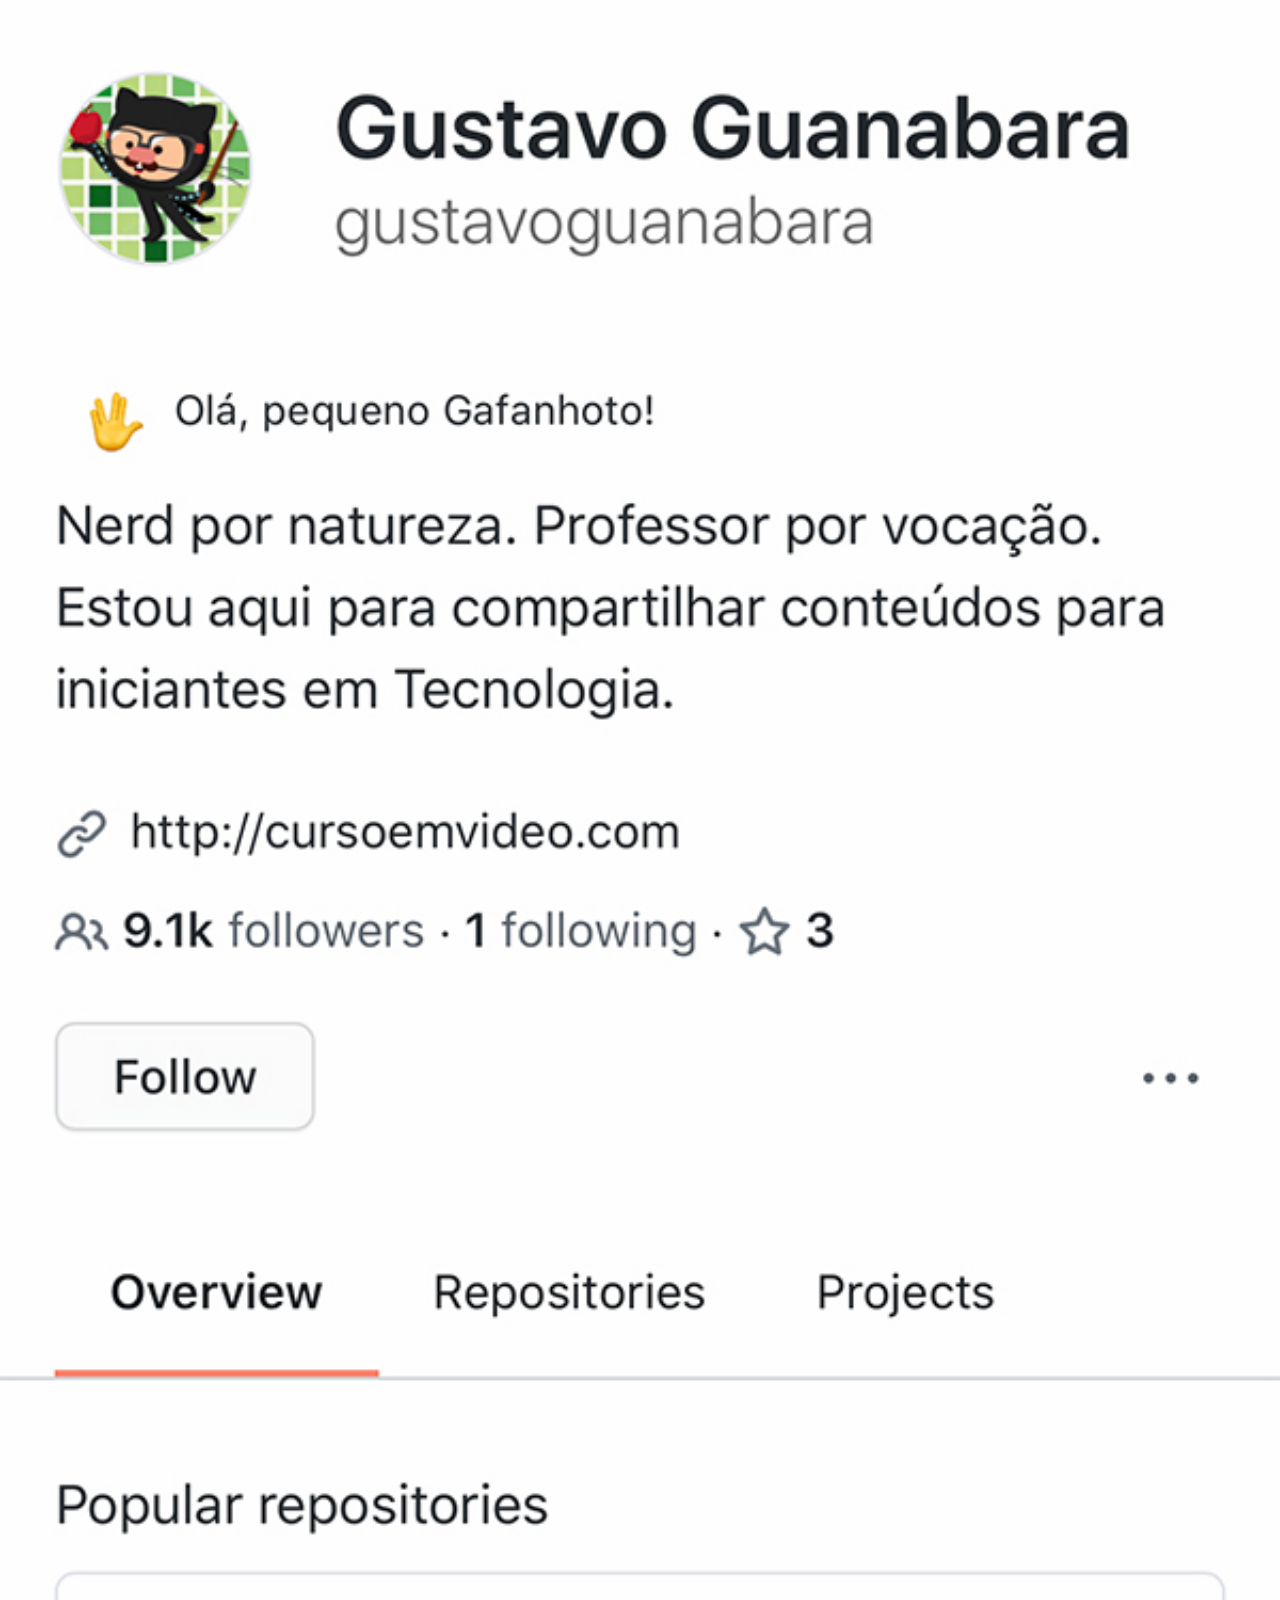
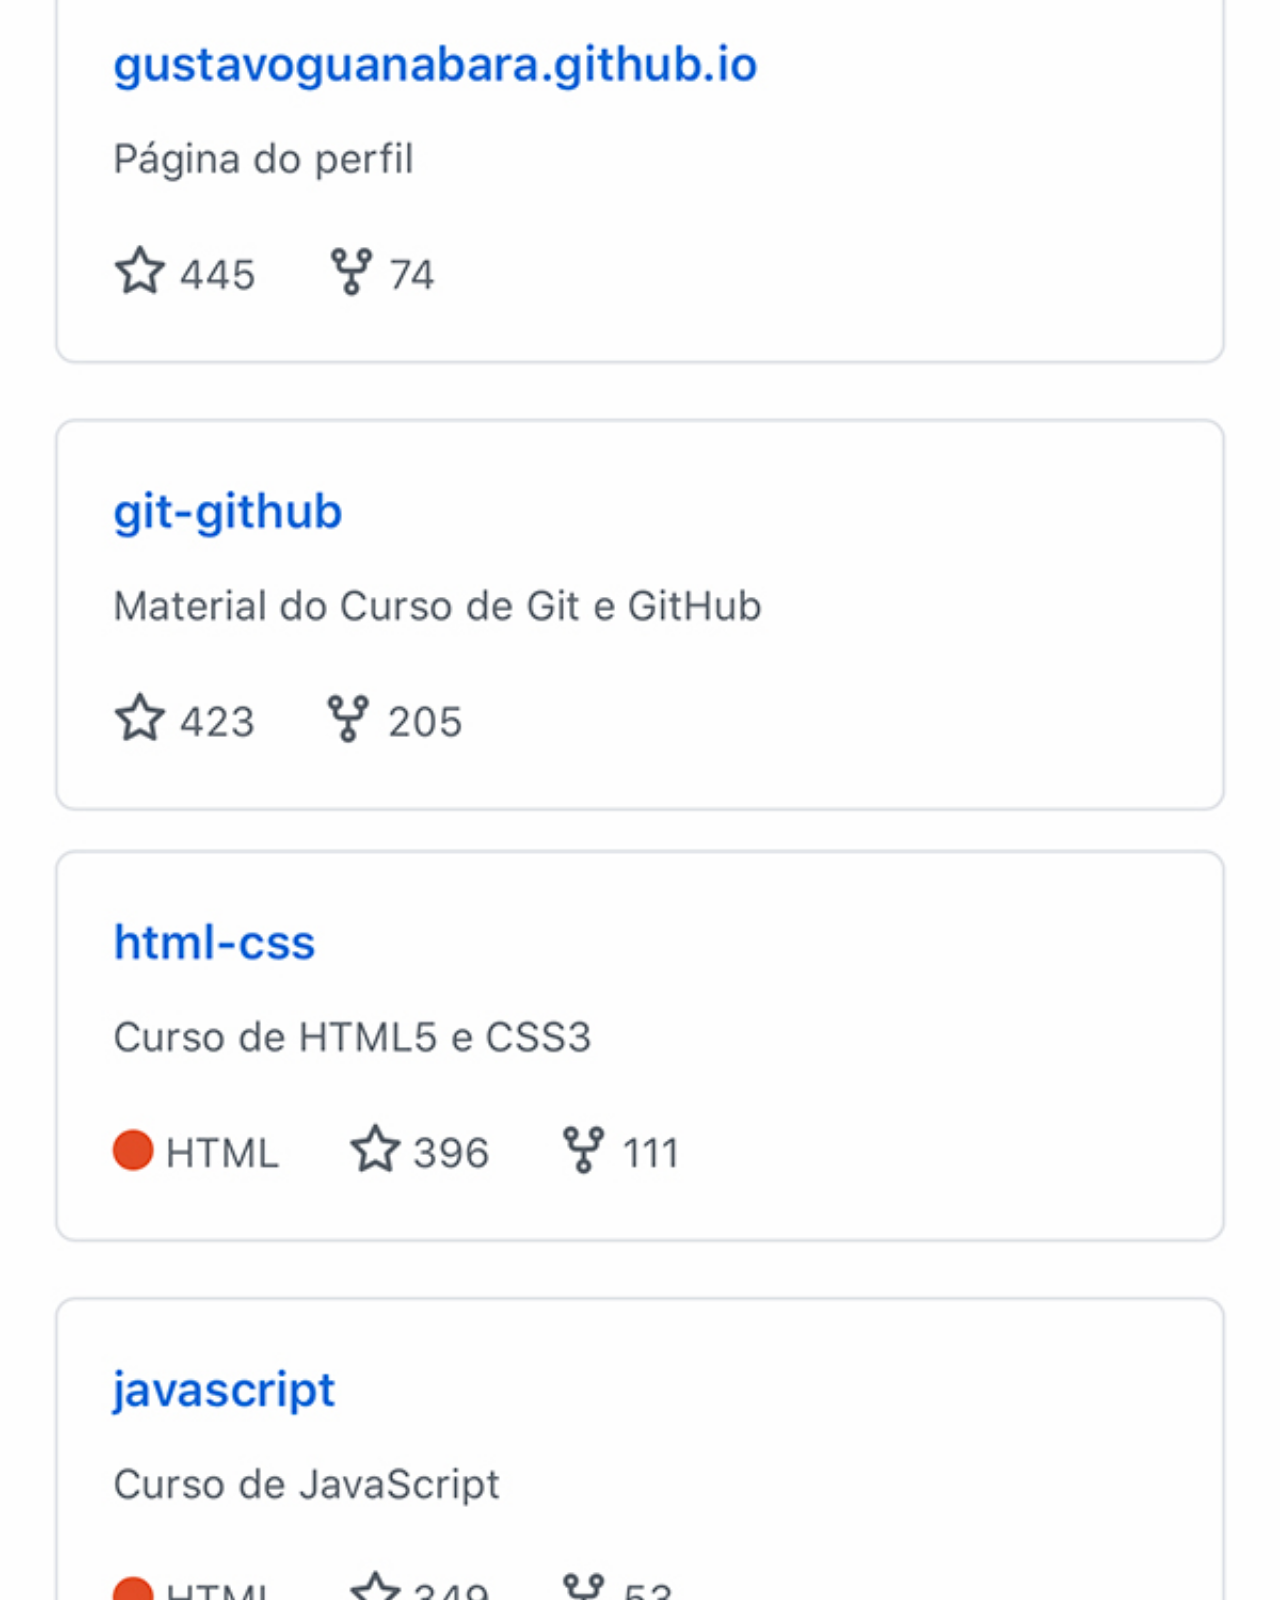
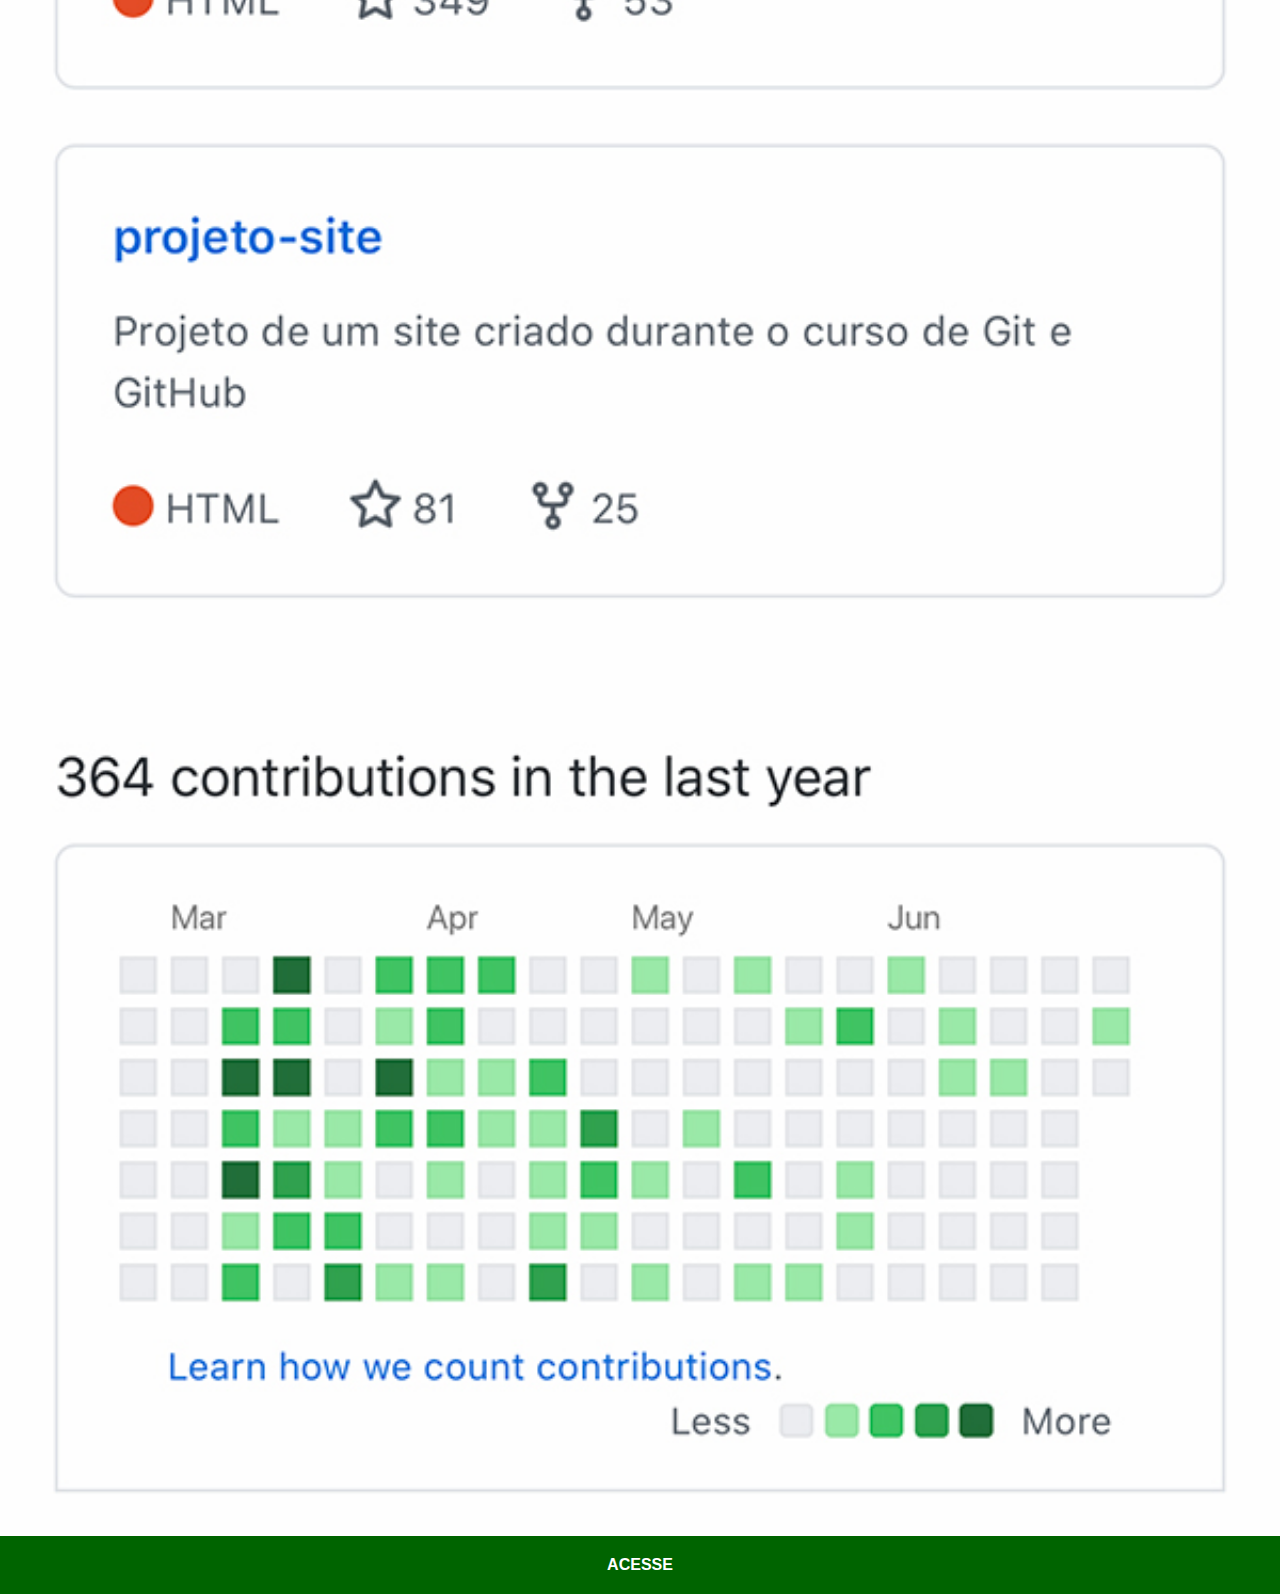
==== github.html @ d6344da8 "responsividade social 07" ====
<!DOCTYPE html>
<html lang="pt-br">
<head>
    <meta charset="UTF-8">
    <meta http-equiv="X-UA-Compatible" content="IE=edge">
    <meta name="viewport" content="width=device-width, initial-scale=1.0">
    <title>Github</title>
    <style>
        * {
            margin: 0;
            padding: 0;
            font-family: Arial, Helvetica, sans-serif;
        }

        ::-webkit-scrollbar {
            width: 0;
            height: 0;
        }

        img {
            width: 100vw;
        }

        a {
            display: block;
            background-color: darkgreen;
            color: white;
            padding: 20px;
            text-align: center;
            font-weight: bolder;
            text-decoration: none;
        }

        a:hover {
            background-color: green;
        }

    </style>
</head>
<body>
    <img src="imagens/tela-github.jpg" alt="Github">
    <a href="https://github.com/AdrianoNRibeiro/HTML" target="_blank">ACESSE</a>
</body>
</html>
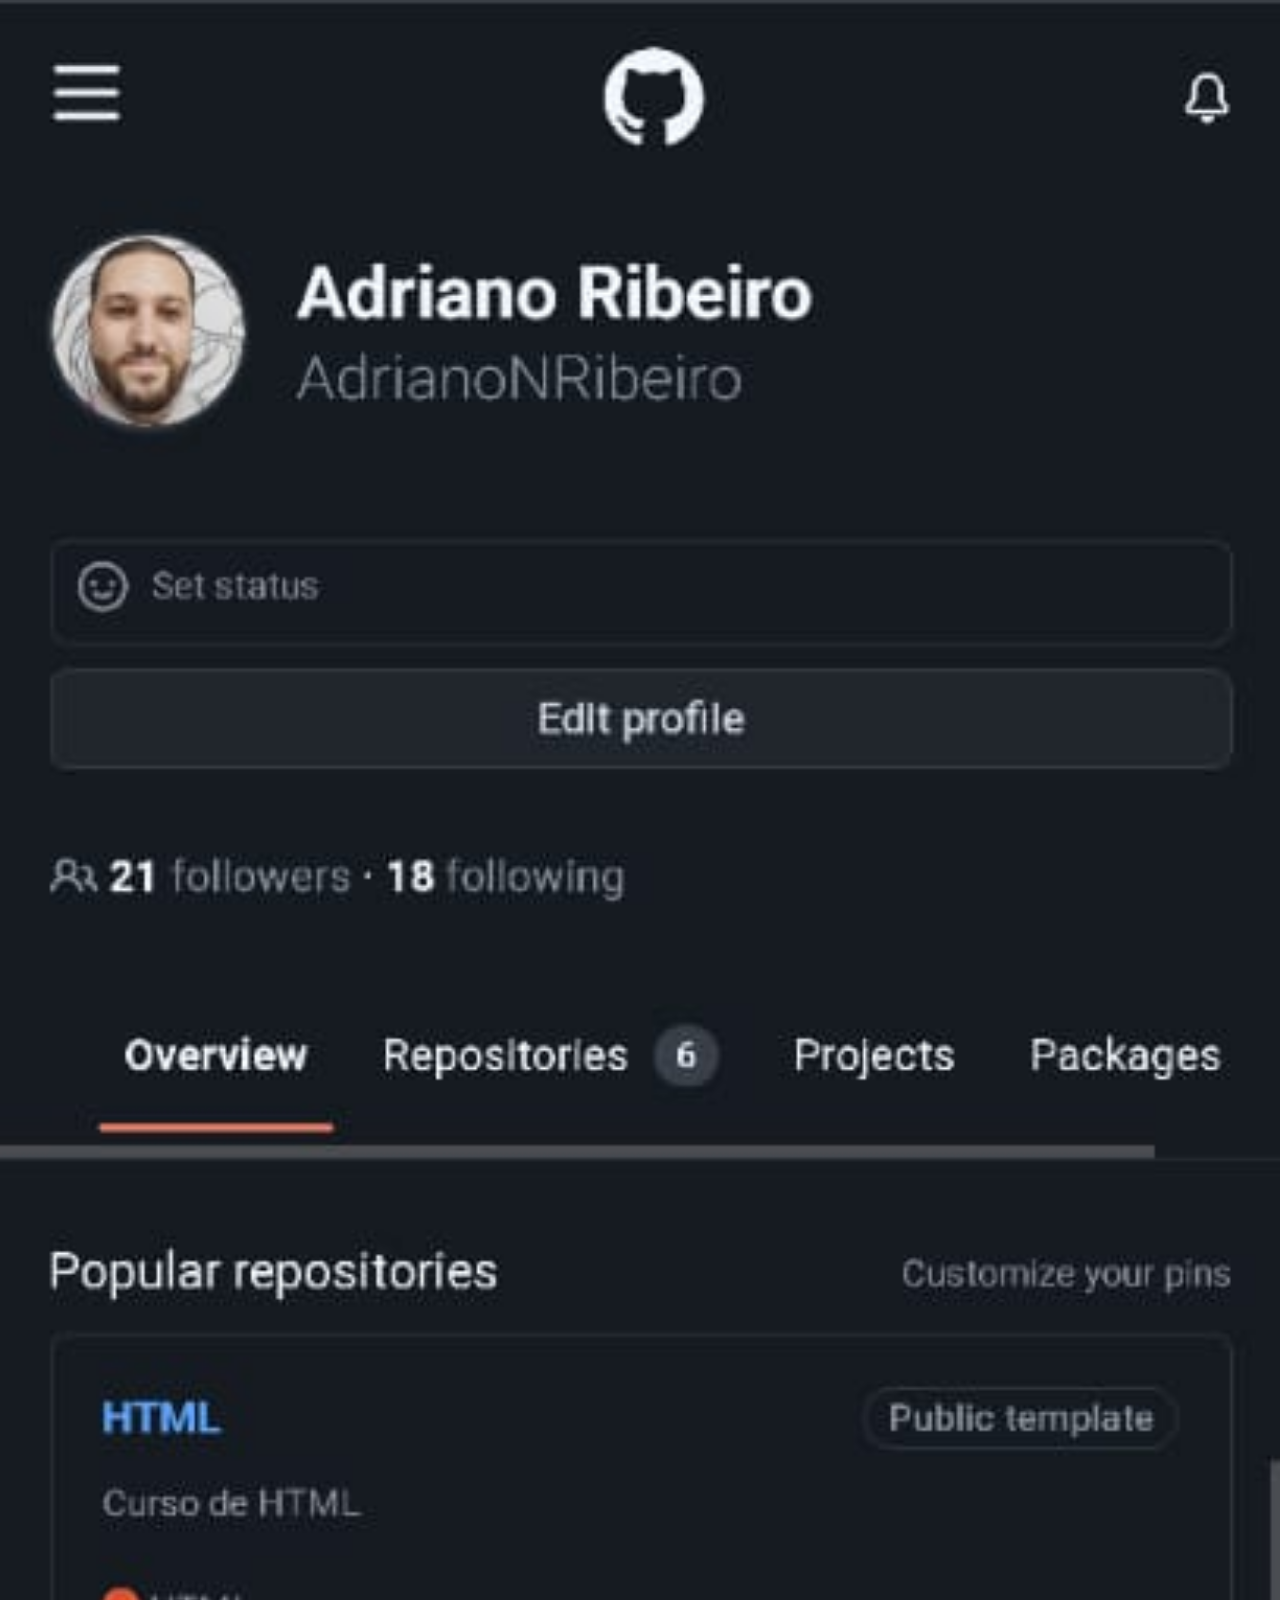
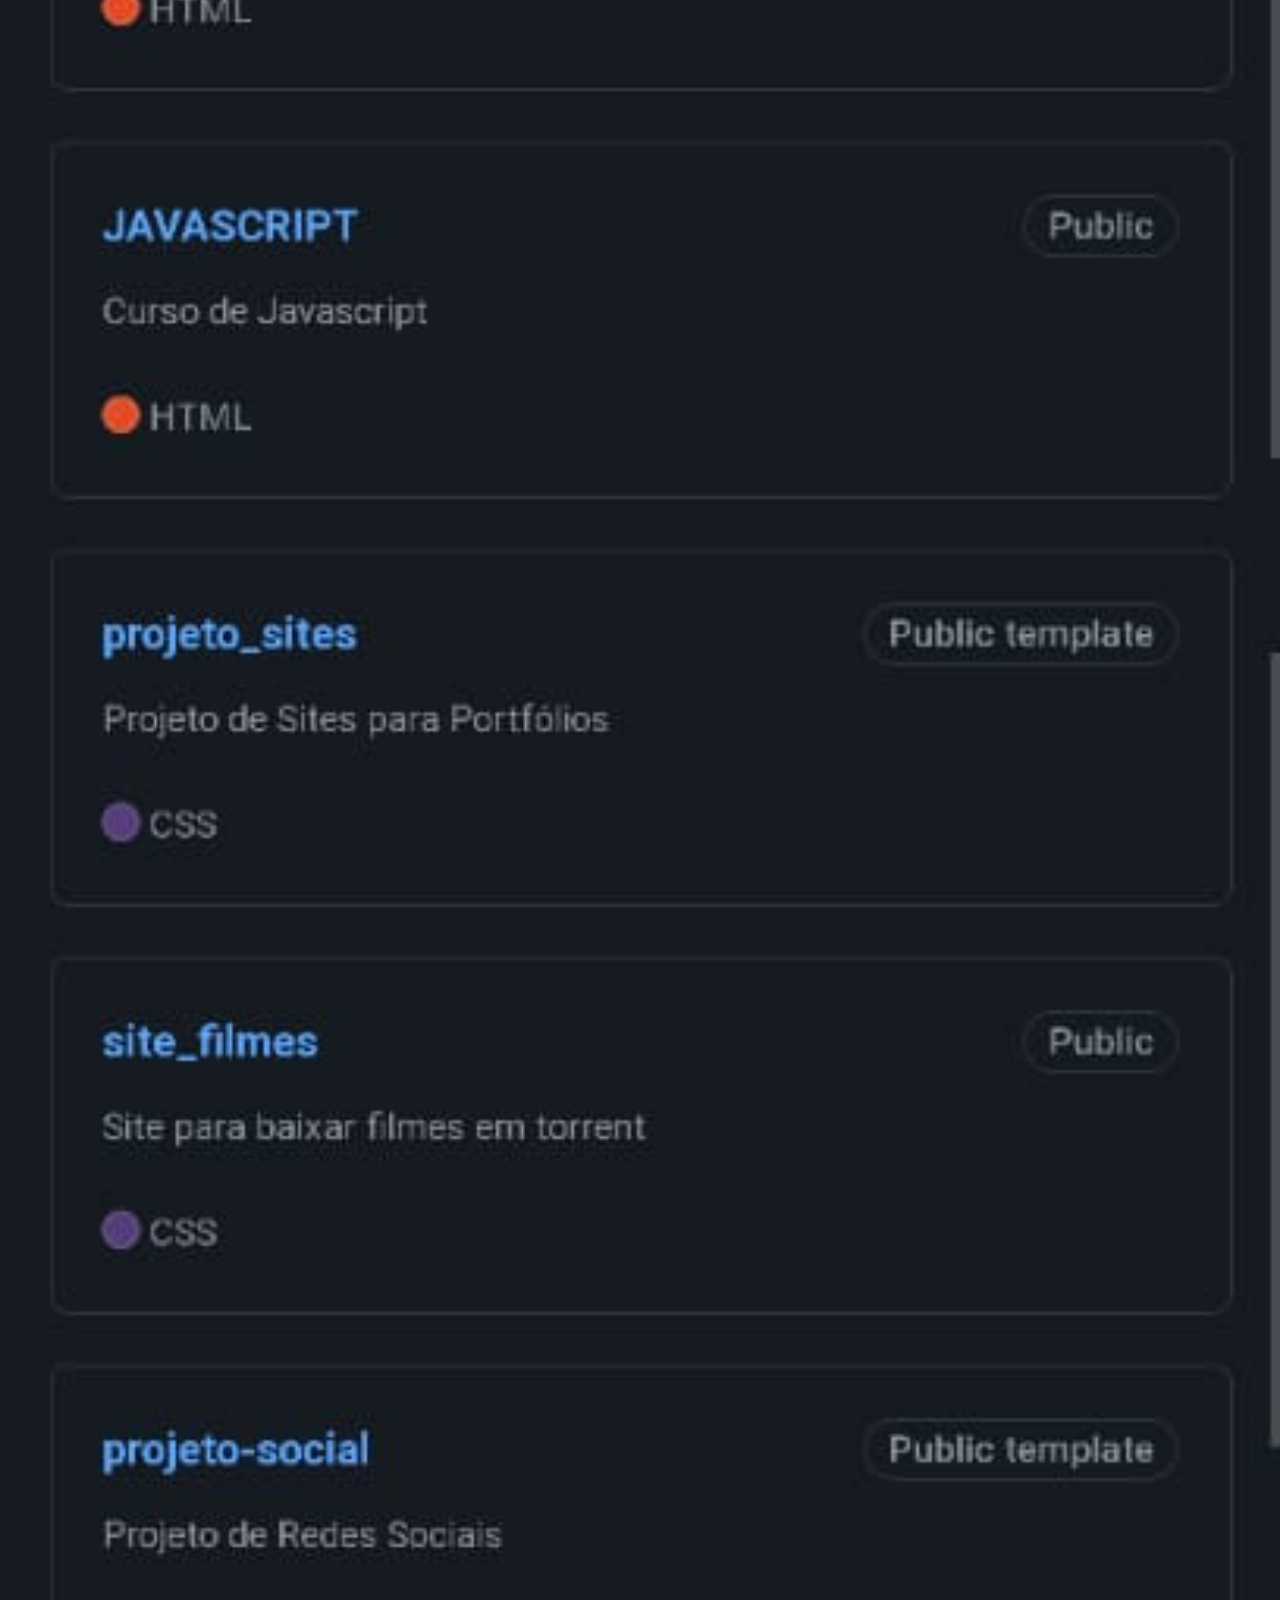
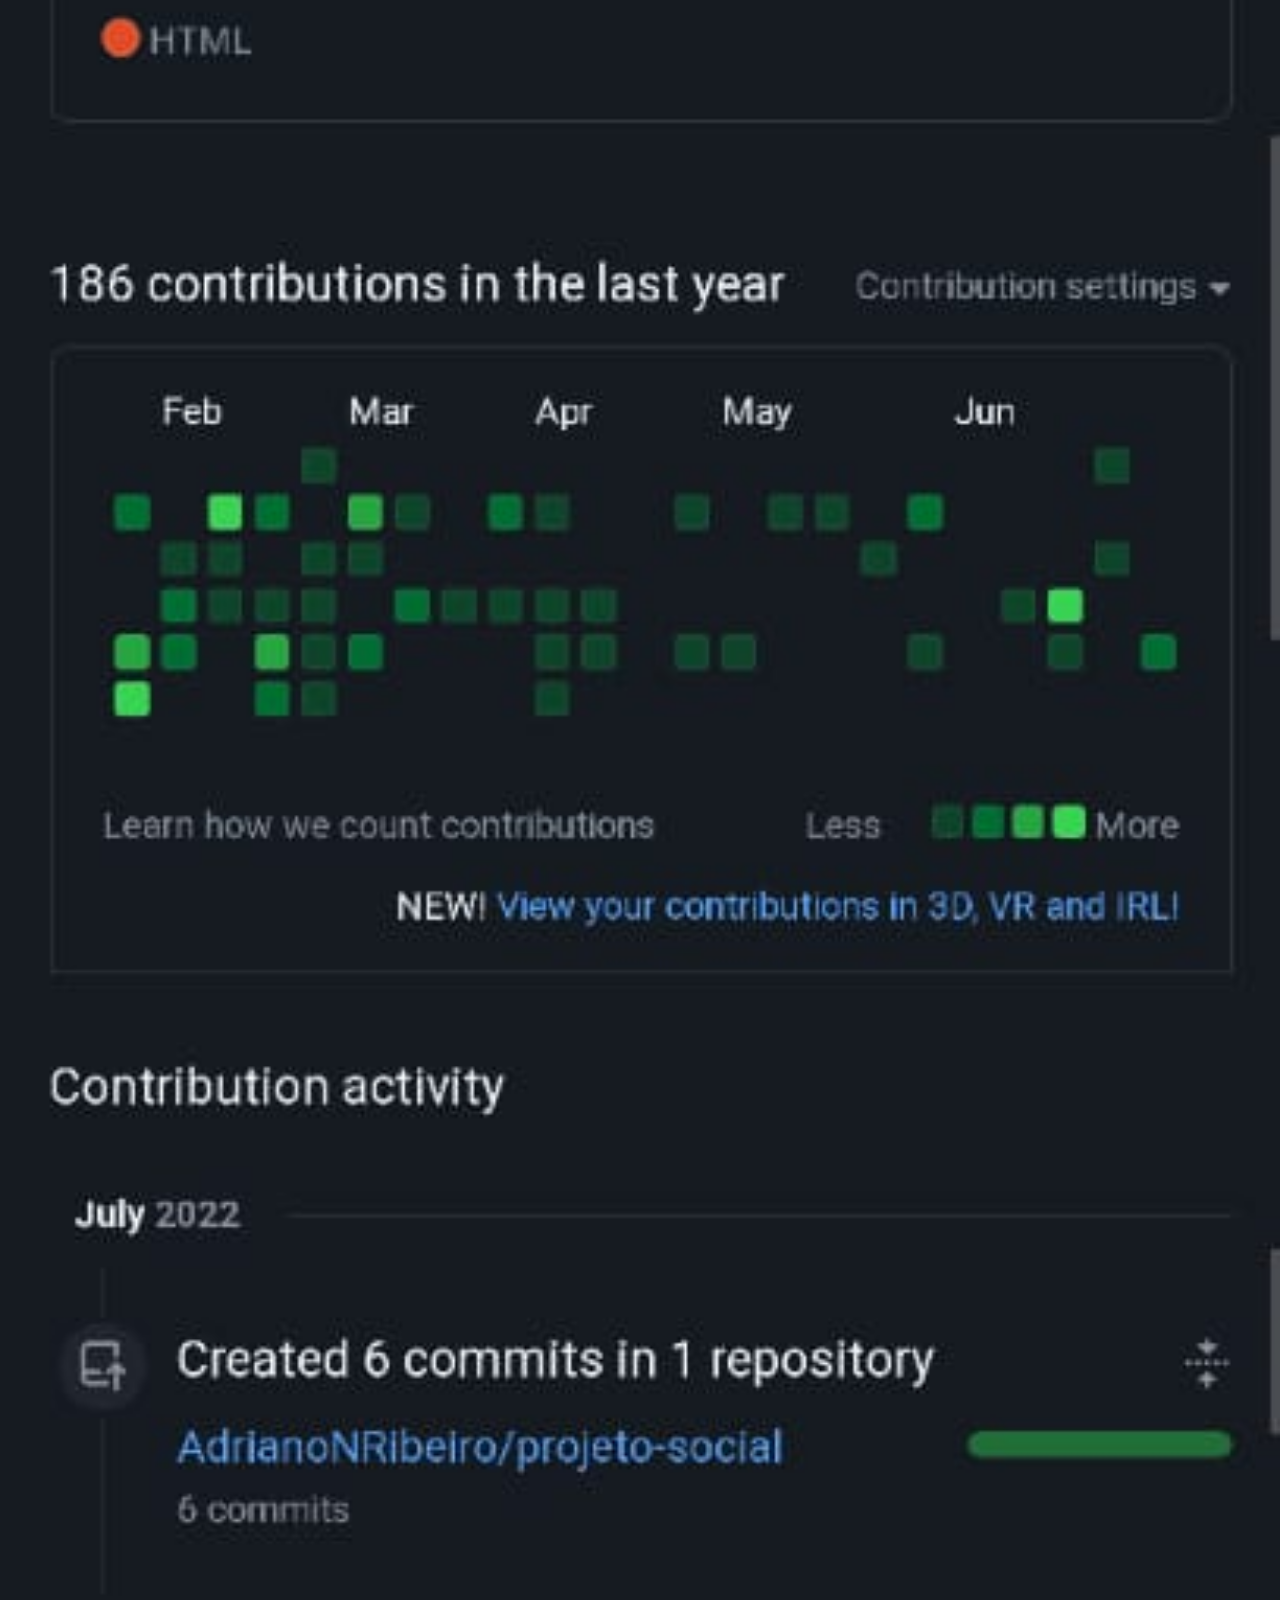
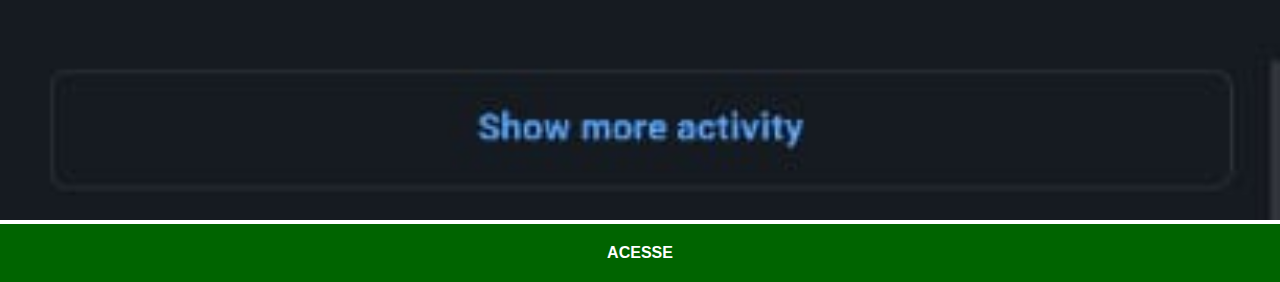
==== commit e632dc94: "personalizando perfis" ====
--- a/github.html
+++ b/github.html
@@ -38,7 +38,7 @@
     </style>
 </head>
 <body>
-    <img src="imagens/tela-github.jpg" alt="Github">
+    <img src="imagens/tela-github.jpeg" alt="Github">
     <a href="https://github.com/AdrianoNRibeiro/HTML" target="_blank">ACESSE</a>
 </body>
 </html>